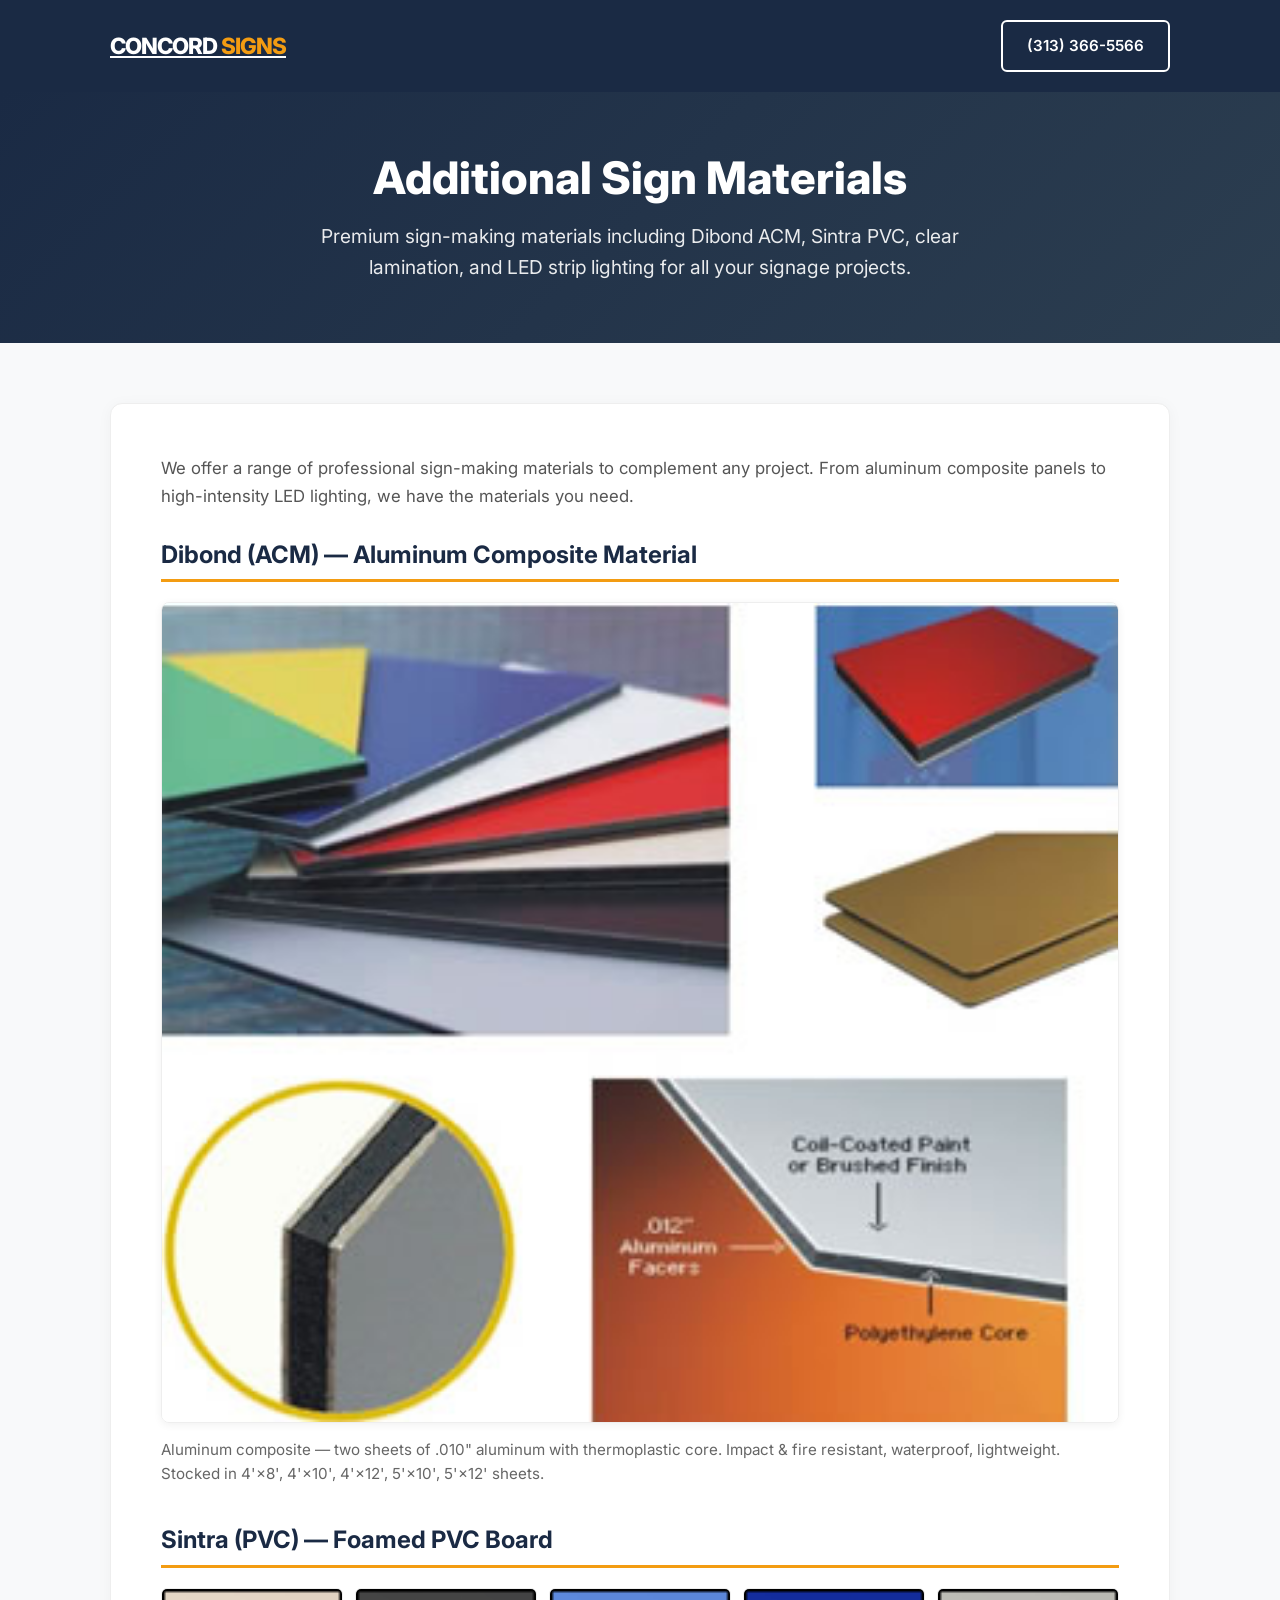
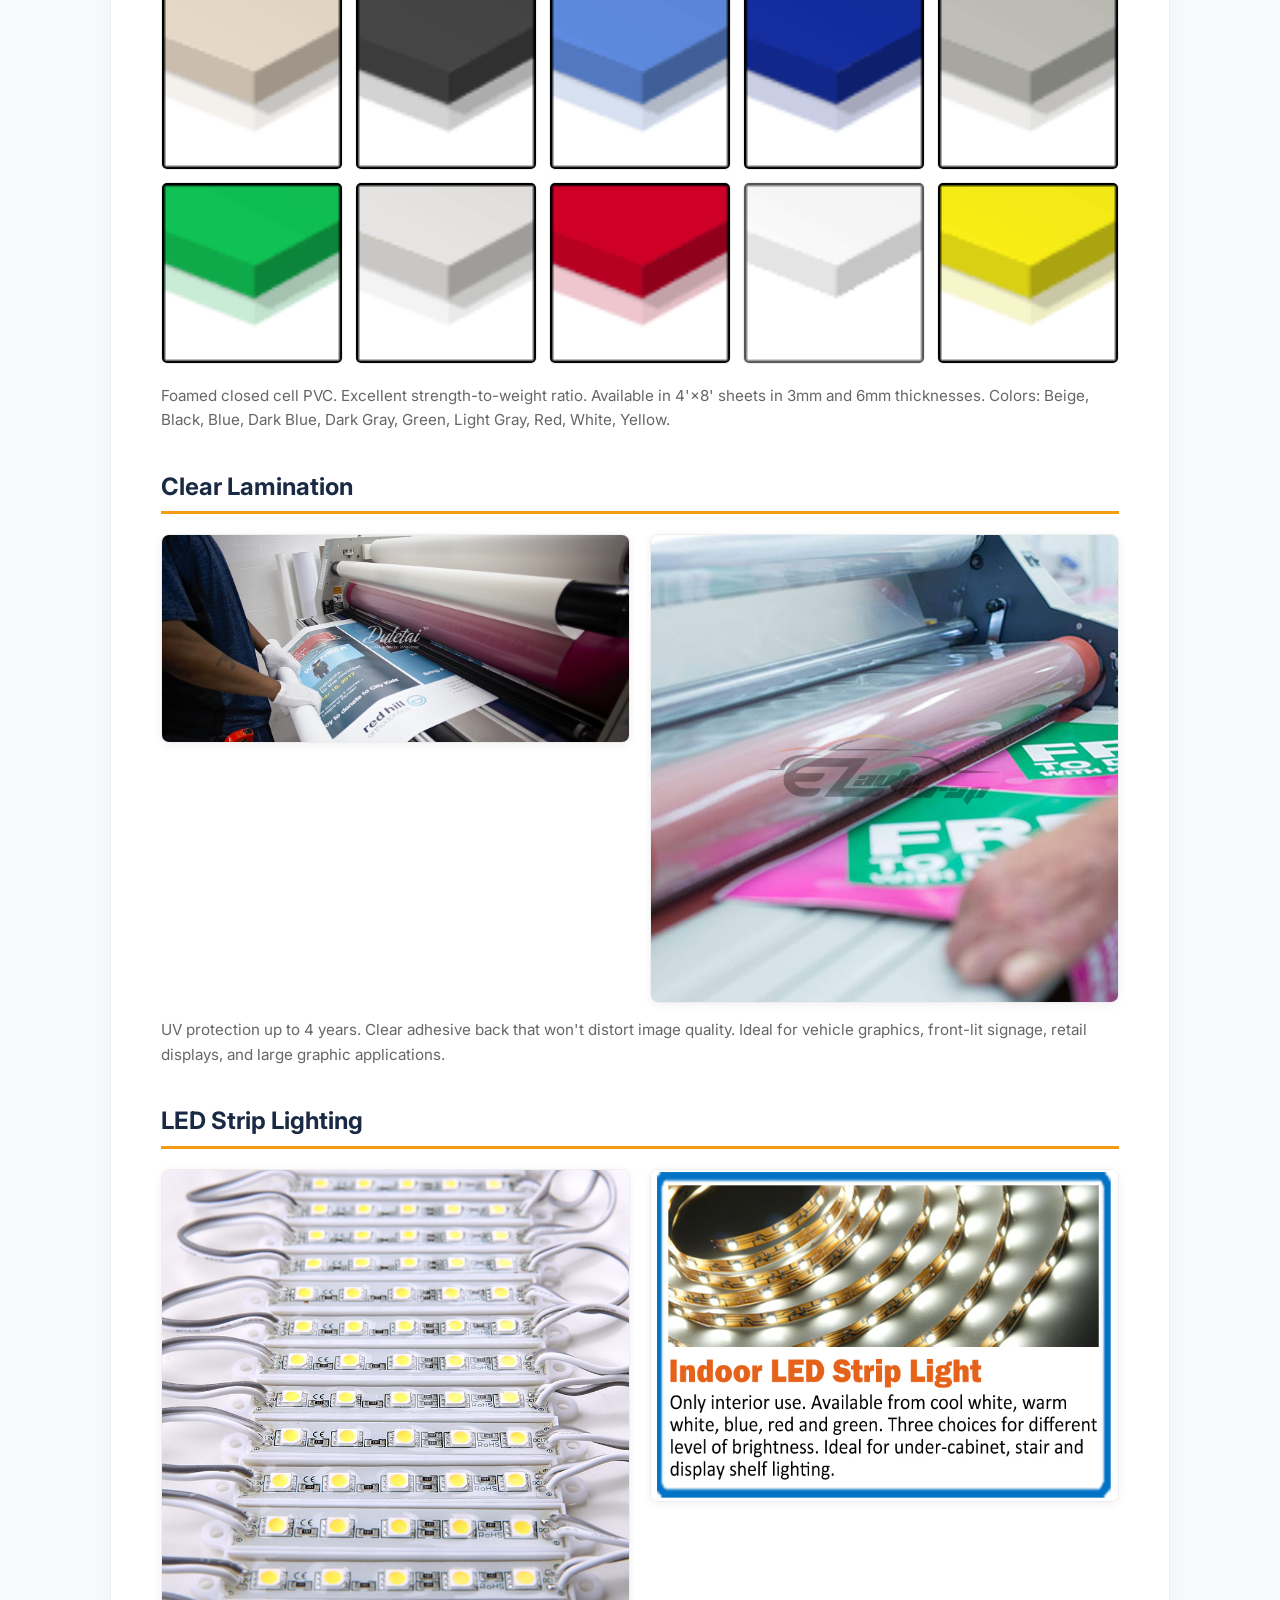
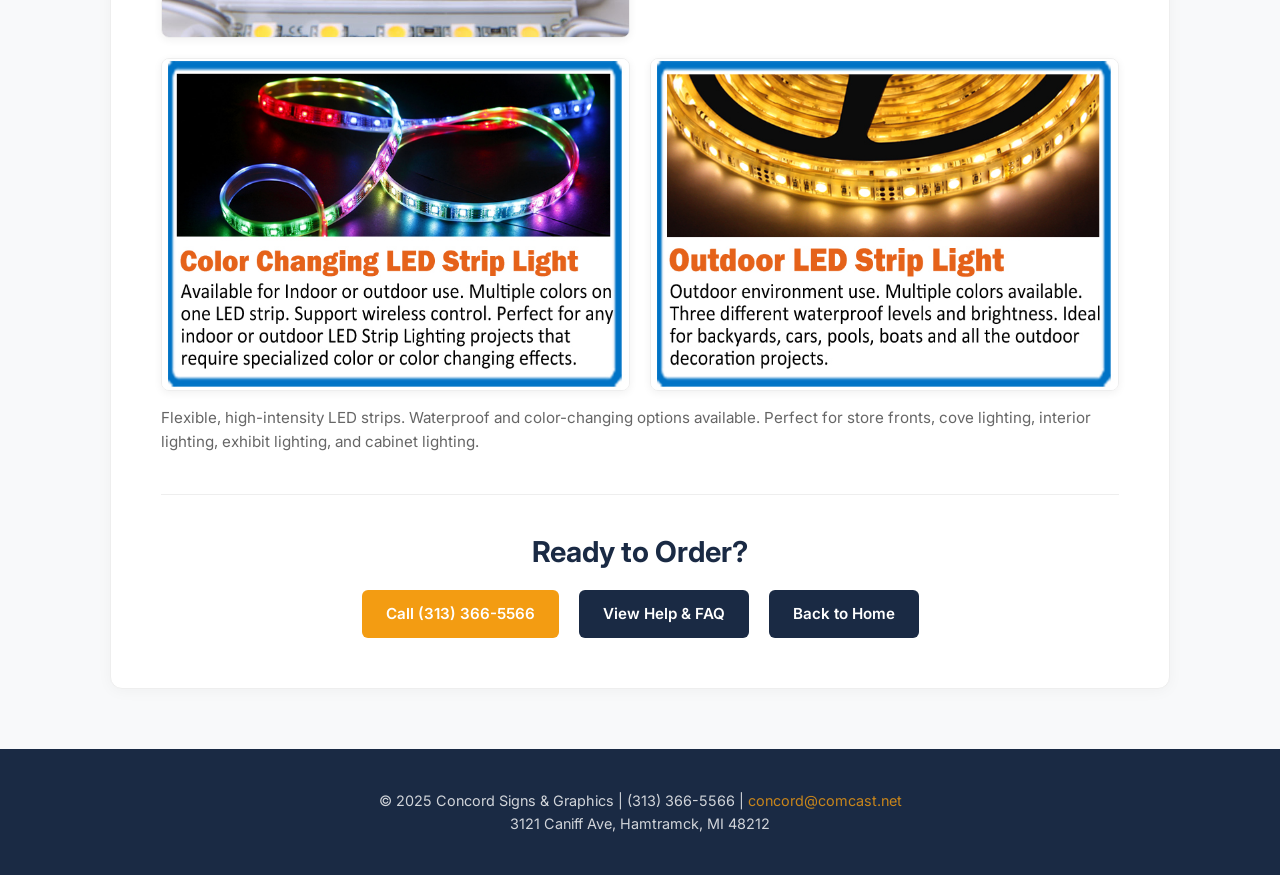
==== Services/additional-materials.html @ 59c03f26 "Full Concord Signs website - all service pages, images, and styles" ====
<!DOCTYPE html>
<html lang="en">
<head>
    <meta charset="UTF-8">
    <meta name="viewport" content="width=device-width, initial-scale=1.0">
    <title>Additional Sign Materials | Concord Signs & Graphics | Detroit</title>
    <meta name="description" content="Dibond ACM, Sintra PVC, clear lamination, and LED strip lighting for signs in Detroit. Premium materials for professional signage projects.">
    <link rel="preconnect" href="https://fonts.googleapis.com">
    <link rel="preconnect" href="https://fonts.gstatic.com" crossorigin>
    <link href="https://fonts.googleapis.com/css2?family=Inter:wght@400;600;700;800&display=swap" rel="stylesheet">
    <link rel="stylesheet" href="service-page.css">
</head>
<body>
    <header class="service-header">
        <div class="container">
            <a href="../index.html" class="logo-text">Concord <span class="accent">Signs</span></a>
            <a href="tel:+13133665566" class="btn btn-outline">(313) 366-5566</a>
        </div>
    </header>

    <section class="service-hero">
        <div class="container">
            <h1>Additional Sign Materials</h1>
            <p class="subtitle">Premium sign-making materials including Dibond ACM, Sintra PVC, clear lamination, and LED strip lighting for all your signage projects.</p>
        </div>
    </section>

    <main class="service-main">
        <div class="container">
            <div class="service-content">
                <p class="service-desc">We offer a range of professional sign-making materials to complement any project. From aluminum composite panels to high-intensity LED lighting, we have the materials you need.</p>

                <div class="pricing-section">
                    <h2>Dibond (ACM) — Aluminum Composite Material</h2>
                    <div class="image-section" style="margin-bottom: 15px;">
                        <div class="image-grid" style="grid-template-columns: 1fr;">
                            <img src="../images/dibond.jpg" alt="Dibond ACM Panel">
                        </div>
                    </div>
                    <p class="pricing-desc">Aluminum composite — two sheets of .010" aluminum with thermoplastic core. Impact & fire resistant, waterproof, lightweight. Stocked in 4'×8', 4'×10', 4'×12', 5'×10', 5'×12' sheets.</p>
                </div>

                <div class="pricing-section">
                    <h2>Sintra (PVC) — Foamed PVC Board</h2>
                    <div class="image-section" style="margin-bottom: 15px;">
                        <div class="image-row">
                            <img src="../images/sintra-1.gif" alt="Sintra PVC Sample 1">
                            <img src="../images/sintra-2.gif" alt="Sintra PVC Sample 2">
                            <img src="../images/sintra-3.gif" alt="Sintra PVC Sample 3">
                            <img src="../images/sintra-4.gif" alt="Sintra PVC Sample 4">
                            <img src="../images/sintra-5.gif" alt="Sintra PVC Sample 5">
                            <img src="../images/sintra-6.gif" alt="Sintra PVC Sample 6">
                            <img src="../images/sintra-7.gif" alt="Sintra PVC Sample 7">
                            <img src="../images/sintra-8.gif" alt="Sintra PVC Sample 8">
                            <img src="../images/sintra-9.gif" alt="Sintra PVC Sample 9">
                            <img src="../images/sintra-10.gif" alt="Sintra PVC Sample 10">
                        </div>
                    </div>
                    <p class="pricing-desc">Foamed closed cell PVC. Excellent strength-to-weight ratio. Available in 4'×8' sheets in 3mm and 6mm thicknesses. Colors: Beige, Black, Blue, Dark Blue, Dark Gray, Green, Light Gray, Red, White, Yellow.</p>
                </div>

                <div class="pricing-section">
                    <h2>Clear Lamination</h2>
                    <div class="image-section" style="margin-bottom: 15px;">
                        <div class="image-grid" style="grid-template-columns: 1fr 1fr;">
                            <img src="../images/lam-1.jpg" alt="Clear Lamination 1">
                            <img src="../images/lam-2.jpg" alt="Clear Lamination 2">
                        </div>
                    </div>
                    <p class="pricing-desc">UV protection up to 4 years. Clear adhesive back that won't distort image quality. Ideal for vehicle graphics, front-lit signage, retail displays, and large graphic applications.</p>
                </div>

                <div class="pricing-section">
                    <h2>LED Strip Lighting</h2>
                    <div class="image-section" style="margin-bottom: 15px;">
                        <div class="image-grid" style="grid-template-columns: 1fr 1fr;">
                            <img src="../images/led-1.jpg" alt="LED Modules">
                            <img src="../images/led-2.jpg" alt="Indoor LED Strip">
                            <img src="../images/led-3.jpg" alt="RGB LED Strip">
                            <img src="../images/led-4.jpg" alt="Outdoor LED Strip">
                        </div>
                    </div>
                    <p class="pricing-desc">Flexible, high-intensity LED strips. Waterproof and color-changing options available. Perfect for store fronts, cove lighting, interior lighting, exhibit lighting, and cabinet lighting.</p>
                </div>

                <div class="cta-section">
                    <h2>Ready to Order?</h2>
                    <div class="cta-buttons">
                        <a href="tel:+13133665566" class="btn btn-primary">Call (313) 366-5566</a>
                        <a href="../index.html#faq" class="btn btn-secondary">View Help & FAQ</a>
                        <a href="../index.html" class="btn btn-secondary">Back to Home</a>
                    </div>
                </div>
            </div>
        </div>
    </main>

    <footer class="service-footer">
        <div class="container">
            <p>&copy; 2025 Concord Signs & Graphics | (313) 366-5566 | <a href="mailto:concord@comcast.net">concord@comcast.net</a></p>
            <p>3121 Caniff Ave, Hamtramck, MI 48212</p>
        </div>
    </footer>

    <a href="tel:+13133665566" class="sticky-call-btn">
        <svg xmlns="http://www.w3.org/2000/svg" width="20" height="20" viewBox="0 0 24 24" fill="currentColor"><path d="M6.62 10.79a15.05 15.05 0 006.59 6.59l2.2-2.2a1 1 0 011.01-.24 11.36 11.36 0 003.58.57 1 1 0 011 1V20a1 1 0 01-1 1A17 17 0 013 4a1 1 0 011-1h3.5a1 1 0 011 1 11.36 11.36 0 00.57 3.58 1 1 0 01-.25 1.01l-2.2 2.2z"/></svg>
        Call Now
    </a>
</body>
</html>
---- Services/service-page.css ----
:root {
    --primary-color: #1a2a44;
    --secondary-color: #3498db;
    --accent-color: #f39c12;
    --text-color: #333;
    --light-gray: #f8f9fa;
    --border-color: #eee;
    --white: #ffffff;
    --container-width: 1100px;
}

* {
    margin: 0;
    padding: 0;
    box-sizing: border-box;
}

body {
    font-family: 'Inter', sans-serif;
    line-height: 1.6;
    color: var(--text-color);
    background-color: var(--light-gray);
}

img {
    max-width: 100%;
    height: auto;
}

.container {
    max-width: var(--container-width);
    margin: 0 auto;
    padding: 0 20px;
}

/* Typography */
h1, h2, h3 {
    line-height: 1.2;
    color: var(--primary-color);
}

h1 {
    font-size: 2.5rem;
    font-weight: 800;
    margin-bottom: 15px;
}

h2 {
    font-size: 1.8rem;
    margin-bottom: 25px;
}

h3 {
    font-size: 1.3rem;
    margin-bottom: 15px;
}

/* Header */
.service-header {
    background: var(--primary-color);
    color: var(--white);
    padding: 20px 0;
    position: sticky;
    top: 0;
    z-index: 1000;
}

.service-header .container {
    display: flex;
    justify-content: space-between;
    align-items: center;
}

.service-header .logo-text {
    font-size: 1.4rem;
    font-weight: 800;
    text-transform: uppercase;
    letter-spacing: -1px;
    color: var(--white);
}

.service-header .accent {
    color: var(--accent-color);
}

/* Buttons */
.btn {
    display: inline-block;
    padding: 12px 24px;
    border-radius: 6px;
    font-weight: 600;
    text-decoration: none;
    transition: all 0.3s ease;
    cursor: pointer;
    border: none;
    font-size: 0.95rem;
    font-family: 'Inter', sans-serif;
}

.btn-primary {
    background-color: var(--accent-color);
    color: var(--white);
}

.btn-primary:hover {
    background-color: #e67e22;
    transform: translateY(-2px);
}

.btn-secondary {
    background-color: var(--primary-color);
    color: var(--white);
}

.btn-secondary:hover {
    background-color: #2c3e50;
    transform: translateY(-2px);
}

.btn-outline {
    background-color: transparent;
    border: 2px solid var(--white);
    color: var(--white);
}

.btn-outline:hover {
    background-color: var(--white);
    color: var(--primary-color);
}

/* Hero Banner */
.service-hero {
    background: linear-gradient(135deg, var(--primary-color), #2c3e50);
    color: var(--white);
    padding: 60px 0;
    text-align: center;
}

.service-hero h1 {
    color: var(--white);
    font-size: 2.8rem;
}

.service-hero .subtitle {
    font-size: 1.2rem;
    opacity: 0.9;
    max-width: 700px;
    margin: 0 auto;
}

/* Main content */
.service-main {
    padding: 60px 0;
}

.service-content {
    background: var(--white);
    border-radius: 12px;
    padding: 50px;
    box-shadow: 0 2px 15px rgba(0,0,0,0.04);
    border: 1px solid var(--border-color);
}

.service-desc {
    font-size: 1.05rem;
    color: #555;
    margin-bottom: 30px;
    line-height: 1.7;
}

.image-section {
    margin-bottom: 40px;
}

.image-section h2 {
    font-size: 1.4rem;
    margin-bottom: 15px;
    color: var(--primary-color);
}

.image-grid {
    display: grid;
    grid-template-columns: repeat(auto-fit, minmax(280px, 1fr));
    gap: 20px;
}

.image-grid img {
    width: 100%;
    border-radius: 8px;
    border: 1px solid var(--border-color);
    box-shadow: 0 2px 8px rgba(0,0,0,0.06);
}

/* Pricing Tables */
.pricing-section {
    margin-bottom: 40px;
}

.pricing-section h2 {
    font-size: 1.5rem;
    margin-bottom: 20px;
    padding-bottom: 10px;
    border-bottom: 3px solid var(--accent-color);
}

.pricing-desc {
    color: #666;
    margin-bottom: 20px;
    font-size: 0.95rem;
    line-height: 1.6;
}

.table-wrap {
    overflow-x: auto;
    -webkit-overflow-scrolling: touch;
    margin-bottom: 15px;
}

.price-table {
    width: 100%;
    border-collapse: collapse;
    font-size: 0.9rem;
    min-width: 600px;
}

.price-table th {
    background: var(--primary-color);
    color: var(--white);
    padding: 10px 12px;
    text-align: center;
    font-weight: 600;
    white-space: nowrap;
}

.price-table th:first-child {
    text-align: left;
}

.price-table td {
    padding: 8px 12px;
    text-align: center;
    border-bottom: 1px solid var(--border-color);
}

.price-table td:first-child {
    text-align: left;
    font-weight: 600;
    color: var(--primary-color);
    white-space: nowrap;
}

.price-table tr:nth-child(even) td {
    background: var(--light-gray);
}

.price-table tr:hover td {
    background: #eef5fb;
}

.table-note {
    margin-top: 12px;
    font-size: 0.85rem;
    color: #888;
    font-style: italic;
}

/* Frame Grid */
.frame-grid {
    display: grid;
    grid-template-columns: repeat(auto-fill, minmax(220px, 1fr));
    gap: 15px;
    margin-bottom: 30px;
}

.frame-type {
    background: var(--light-gray);
    padding: 20px;
    border-radius: 8px;
    border: 1px solid var(--border-color);
}

.frame-type h4 {
    font-size: 1rem;
    color: var(--primary-color);
    margin-bottom: 10px;
    padding-bottom: 8px;
    border-bottom: 2px solid var(--accent-color);
}

.frame-type ul {
    list-style: none;
    padding: 0;
}

.frame-type ul li {
    font-size: 0.85rem;
    padding: 4px 0;
    color: #555;
}

/* Materials Grid */
.materials-grid {
    display: grid;
    grid-template-columns: repeat(auto-fill, minmax(240px, 1fr));
    gap: 20px;
    margin-bottom: 30px;
}

.material-card {
    background: var(--light-gray);
    padding: 25px;
    border-radius: 8px;
    border: 1px solid var(--border-color);
}

.material-card h4 {
    font-size: 1.05rem;
    color: var(--primary-color);
    margin-bottom: 10px;
}

.material-card p {
    font-size: 0.9rem;
    color: #666;
    line-height: 1.5;
}

/* Image row for multiple small images */
.image-row {
    display: grid;
    grid-template-columns: repeat(auto-fill, minmax(150px, 1fr));
    gap: 12px;
    margin-bottom: 20px;
}

.image-row img {
    width: 100%;
    border-radius: 6px;
    border: 1px solid var(--border-color);
}

/* CTA Buttons */
.cta-section {
    text-align: center;
    margin-top: 40px;
    padding-top: 40px;
    border-top: 1px solid var(--border-color);
}

.cta-section .cta-buttons {
    display: flex;
    justify-content: center;
    gap: 20px;
    flex-wrap: wrap;
}

.cta-section h2 {
    margin-bottom: 20px;
}

/* Footer */
.service-footer {
    background: var(--primary-color);
    color: var(--white);
    padding: 40px 0;
    text-align: center;
}

.service-footer p {
    opacity: 0.8;
    font-size: 0.9rem;
}

.service-footer a {
    color: var(--accent-color);
    text-decoration: none;
}

/* Sticky Mobile Button */
.sticky-call-btn {
    display: none;
    position: fixed;
    bottom: 20px;
    left: 50%;
    transform: translateX(-50%);
    background: #27ae60;
    color: white;
    padding: 15px 30px;
    border-radius: 50px;
    text-decoration: none;
    font-weight: 800;
    box-shadow: 0 5px 20px rgba(0,0,0,0.3);
    z-index: 2000;
    align-items: center;
    gap: 10px;
    font-family: 'Inter', sans-serif;
}

/* Responsive */
@media (max-width: 768px) {
    h1 {
        font-size: 2rem;
    }
    
    .service-hero h1 {
        font-size: 2rem;
    }

    .service-content {
        padding: 25px;
    }

    .image-grid {
        grid-template-columns: 1fr;
    }

    .sticky-call-btn {
        display: flex;
    }

    .cta-section .cta-buttons {
        flex-direction: column;
        align-items: center;
    }
}
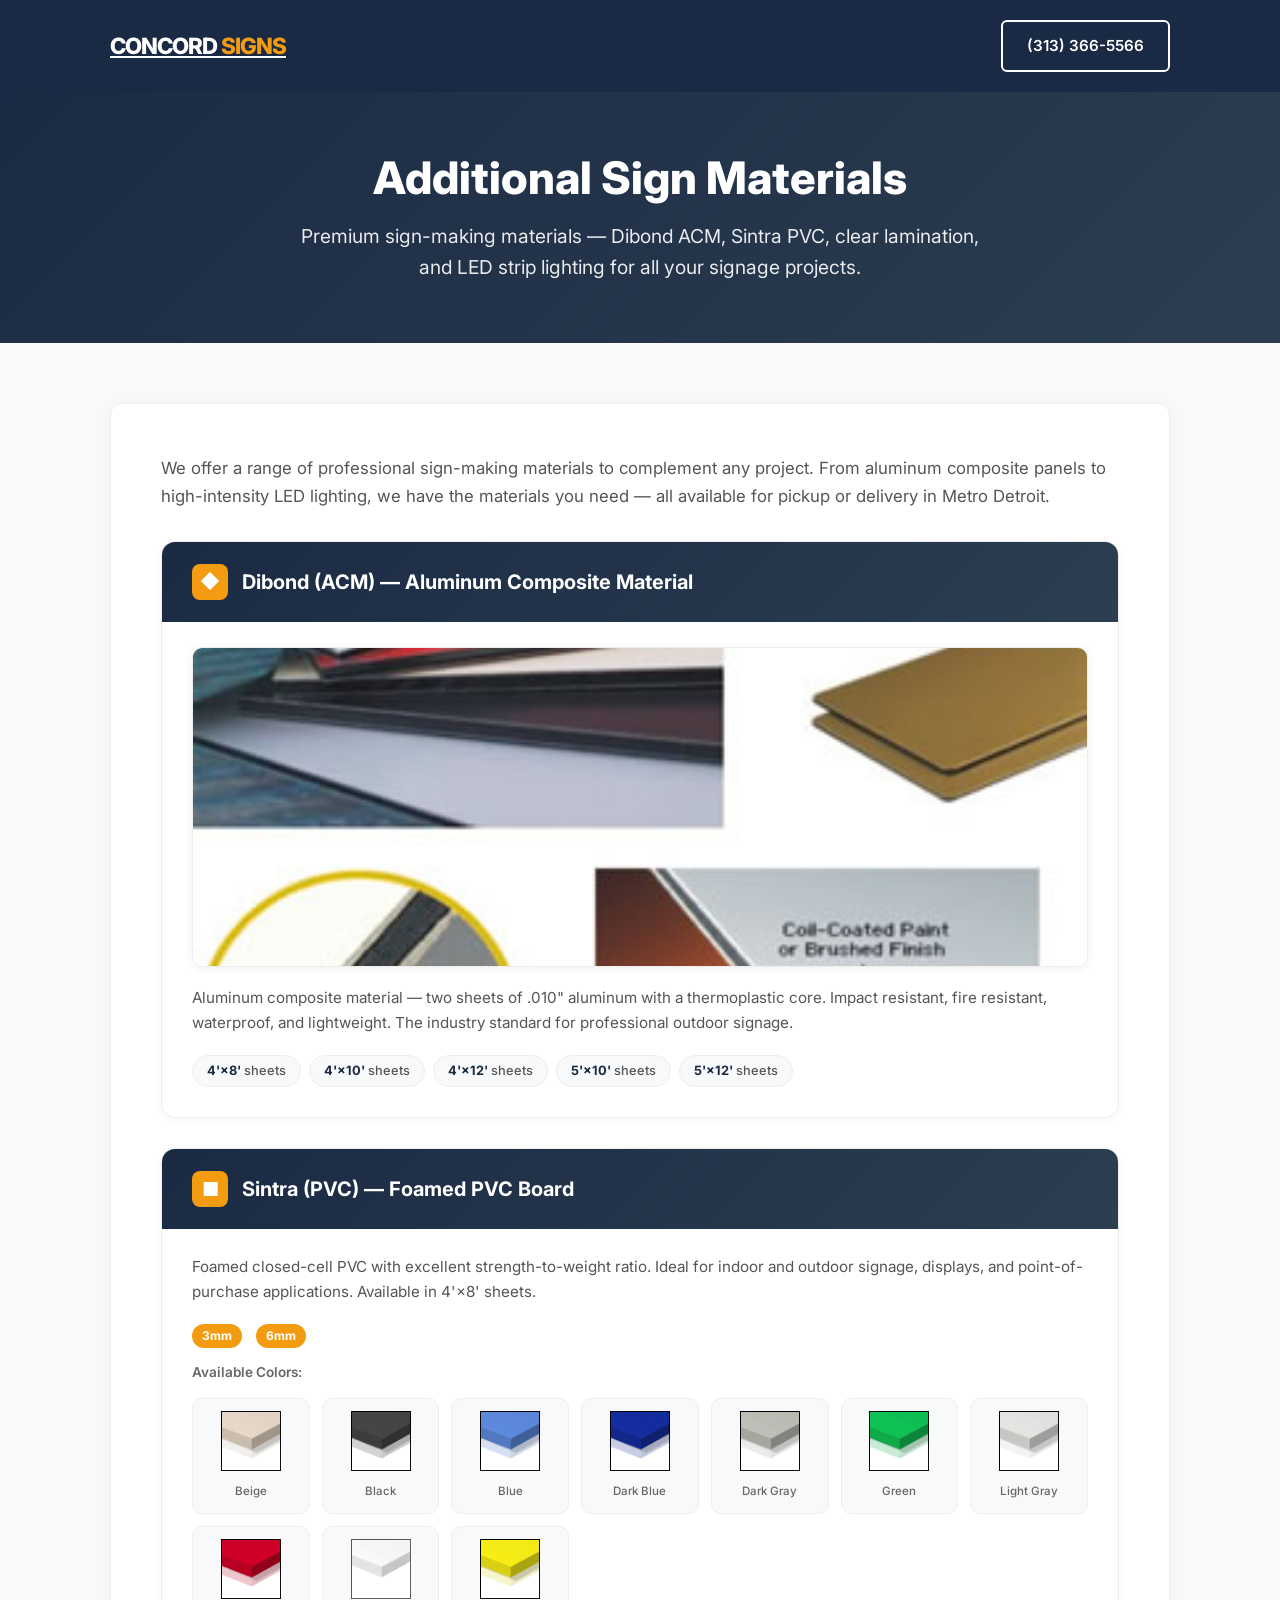
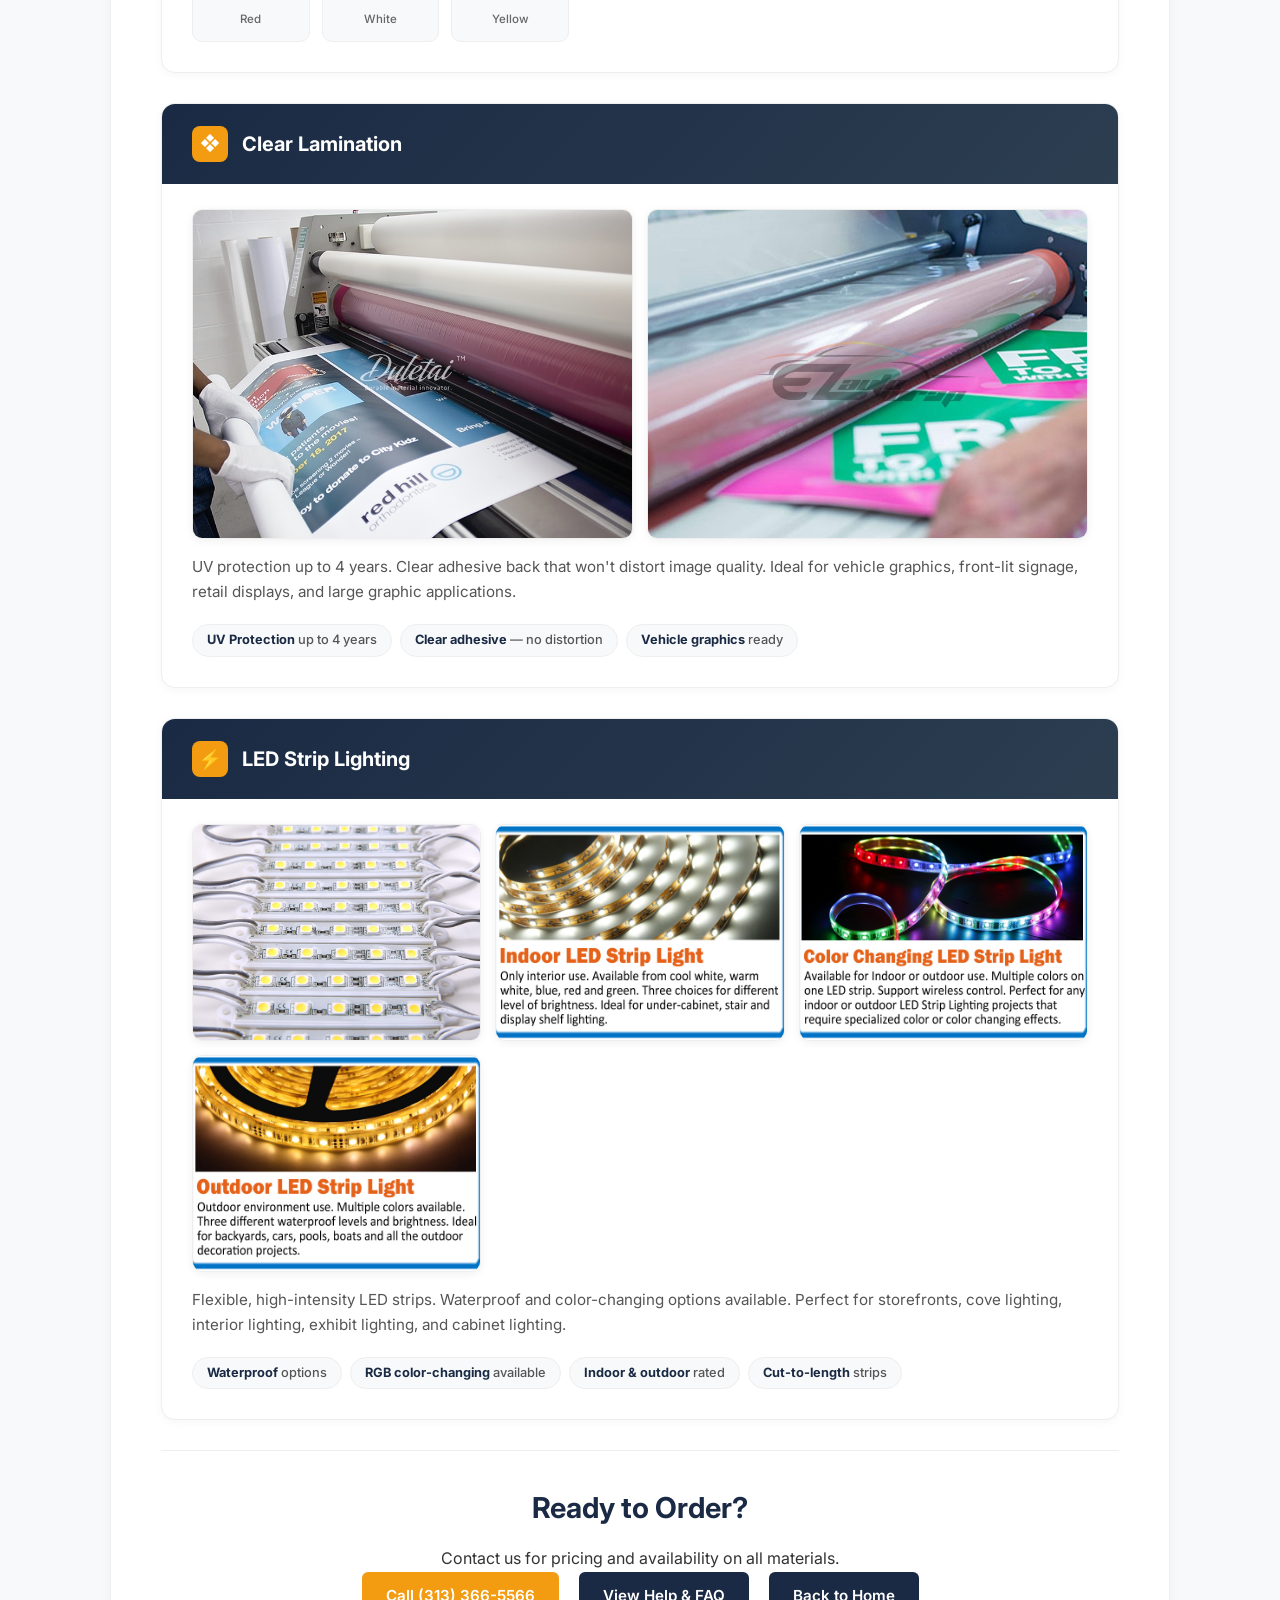
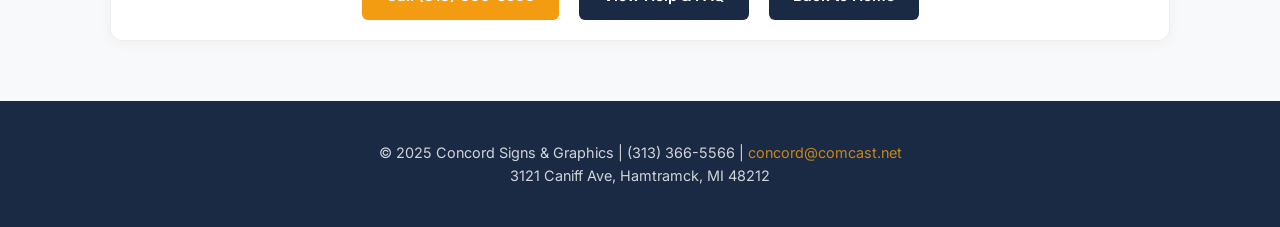
==== commit 51024e07: "Redesigned additional-materials page - organized material cards with color swatch grid" ====
--- a/Services/additional-materials.html
+++ b/Services/additional-materials.html
@@ -7,8 +7,151 @@
     <meta name="description" content="Dibond ACM, Sintra PVC, clear lamination, and LED strip lighting for signs in Detroit. Premium materials for professional signage projects.">
     <link rel="preconnect" href="https://fonts.googleapis.com">
     <link rel="preconnect" href="https://fonts.gstatic.com" crossorigin>
-    <link href="https://fonts.googleapis.com/css2?family=Inter:wght@400;600;700;800&display=swap" rel="stylesheet">
+    <link href="https://fonts.googleapis.com/css2?family=Inter:wght@400;500;600;700;800&display=swap" rel="stylesheet">
     <link rel="stylesheet" href="service-page.css">
+    <style>
+        .material-section {
+            background: var(--white);
+            border-radius: 14px;
+            border: 1px solid var(--border-color);
+            overflow: hidden;
+            margin-bottom: 30px;
+            box-shadow: 0 2px 10px rgba(0,0,0,0.04);
+        }
+        .material-section-header {
+            background: linear-gradient(135deg, var(--primary-color), #2c3e50);
+            color: var(--white);
+            padding: 22px 30px;
+            display: flex;
+            align-items: center;
+            gap: 14px;
+        }
+        .material-section-header .mat-icon {
+            width: 36px;
+            height: 36px;
+            background: var(--accent-color);
+            border-radius: 8px;
+            display: flex;
+            align-items: center;
+            justify-content: center;
+            font-size: 1.2rem;
+            flex-shrink: 0;
+        }
+        .material-section-header h2 {
+            font-size: 1.25rem;
+            font-weight: 700;
+            color: var(--white);
+            margin: 0;
+            border: none;
+            padding: 0;
+        }
+        .material-section-body {
+            padding: 25px 30px 30px;
+        }
+        .material-section-body .desc {
+            font-size: 0.95rem;
+            color: #555;
+            line-height: 1.65;
+            margin-bottom: 20px;
+        }
+        .mat-main-img {
+            width: 100%;
+            border-radius: 10px;
+            border: 1px solid var(--border-color);
+            box-shadow: 0 2px 8px rgba(0,0,0,0.06);
+            margin-bottom: 18px;
+            display: block;
+            max-height: 320px;
+            object-fit: cover;
+        }
+        .color-swatch-grid {
+            display: grid;
+            grid-template-columns: repeat(auto-fill, minmax(110px, 1fr));
+            gap: 12px;
+            margin-top: 15px;
+        }
+        .color-swatch {
+            background: var(--light-gray);
+            border-radius: 10px;
+            border: 1px solid var(--border-color);
+            padding: 12px 10px 10px;
+            text-align: center;
+            transition: transform 0.2s ease, box-shadow 0.2s ease;
+        }
+        .color-swatch:hover {
+            transform: translateY(-2px);
+            box-shadow: 0 4px 12px rgba(0,0,0,0.08);
+        }
+        .color-swatch img {
+            width: 100%;
+            height: 60px;
+            object-fit: contain;
+            border-radius: 4px;
+            display: block;
+            margin-bottom: 6px;
+        }
+        .color-swatch .swatch-label {
+            font-size: 0.72rem;
+            color: #666;
+            font-weight: 500;
+            line-height: 1.2;
+        }
+        .mat-image-grid {
+            display: grid;
+            grid-template-columns: repeat(auto-fit, minmax(220px, 1fr));
+            gap: 14px;
+            margin-bottom: 15px;
+        }
+        .mat-image-grid img {
+            width: 100%;
+            aspect-ratio: 4/3;
+            object-fit: cover;
+            border-radius: 10px;
+            border: 1px solid var(--border-color);
+            box-shadow: 0 2px 8px rgba(0,0,0,0.06);
+            transition: transform 0.25s ease, box-shadow 0.25s ease;
+        }
+        .mat-image-grid img:hover {
+            transform: scale(1.02);
+            box-shadow: 0 6px 20px rgba(0,0,0,0.10);
+        }
+        .specs-list {
+            list-style: none;
+            padding: 0;
+            margin: 12px 0 0;
+            display: flex;
+            flex-wrap: wrap;
+            gap: 8px;
+        }
+        .specs-list li {
+            background: var(--light-gray);
+            border: 1px solid var(--border-color);
+            border-radius: 20px;
+            padding: 5px 14px;
+            font-size: 0.8rem;
+            color: #555;
+            font-weight: 500;
+        }
+        .specs-list li strong {
+            color: var(--primary-color);
+        }
+        .thickness-badge {
+            display: inline-block;
+            background: var(--accent-color);
+            color: var(--white);
+            font-size: 0.75rem;
+            font-weight: 700;
+            padding: 2px 10px;
+            border-radius: 12px;
+            margin-right: 4px;
+        }
+        @media (max-width: 768px) {
+            .material-section-header { padding: 16px 18px; }
+            .material-section-body { padding: 18px; }
+            .mat-image-grid { grid-template-columns: 1fr; }
+            .color-swatch-grid { grid-template-columns: repeat(auto-fill, minmax(80px, 1fr)); }
+        }
+    </style>
 </head>
 <body>
     <header class="service-header">
@@ -17,74 +160,106 @@
             <a href="tel:+13133665566" class="btn btn-outline">(313) 366-5566</a>
         </div>
     </header>
-
     <section class="service-hero">
         <div class="container">
             <h1>Additional Sign Materials</h1>
-            <p class="subtitle">Premium sign-making materials including Dibond ACM, Sintra PVC, clear lamination, and LED strip lighting for all your signage projects.</p>
+            <p class="subtitle">Premium sign-making materials — Dibond ACM, Sintra PVC, clear lamination, and LED strip lighting for all your signage projects.</p>
         </div>
     </section>
-
     <main class="service-main">
         <div class="container">
-            <div class="service-content">
-                <p class="service-desc">We offer a range of professional sign-making materials to complement any project. From aluminum composite panels to high-intensity LED lighting, we have the materials you need.</p>
-
-                <div class="pricing-section">
-                    <h2>Dibond (ACM) — Aluminum Composite Material</h2>
-                    <div class="image-section" style="margin-bottom: 15px;">
-                        <div class="image-grid" style="grid-template-columns: 1fr;">
-                            <img src="../images/dibond.jpg" alt="Dibond ACM Panel">
-                        </div>
-                    </div>
-                    <p class="pricing-desc">Aluminum composite — two sheets of .010" aluminum with thermoplastic core. Impact & fire resistant, waterproof, lightweight. Stocked in 4'×8', 4'×10', 4'×12', 5'×10', 5'×12' sheets.</p>
-                </div>
-
-                <div class="pricing-section">
-                    <h2>Sintra (PVC) — Foamed PVC Board</h2>
-                    <div class="image-section" style="margin-bottom: 15px;">
-                        <div class="image-row">
-                            <img src="../images/sintra-1.gif" alt="Sintra PVC Sample 1">
-                            <img src="../images/sintra-2.gif" alt="Sintra PVC Sample 2">
-                            <img src="../images/sintra-3.gif" alt="Sintra PVC Sample 3">
-                            <img src="../images/sintra-4.gif" alt="Sintra PVC Sample 4">
-                            <img src="../images/sintra-5.gif" alt="Sintra PVC Sample 5">
-                            <img src="../images/sintra-6.gif" alt="Sintra PVC Sample 6">
-                            <img src="../images/sintra-7.gif" alt="Sintra PVC Sample 7">
-                            <img src="../images/sintra-8.gif" alt="Sintra PVC Sample 8">
-                            <img src="../images/sintra-9.gif" alt="Sintra PVC Sample 9">
-                            <img src="../images/sintra-10.gif" alt="Sintra PVC Sample 10">
-                        </div>
-                    </div>
-                    <p class="pricing-desc">Foamed closed cell PVC. Excellent strength-to-weight ratio. Available in 4'×8' sheets in 3mm and 6mm thicknesses. Colors: Beige, Black, Blue, Dark Blue, Dark Gray, Green, Light Gray, Red, White, Yellow.</p>
-                </div>
-
-                <div class="pricing-section">
-                    <h2>Clear Lamination</h2>
-                    <div class="image-section" style="margin-bottom: 15px;">
-                        <div class="image-grid" style="grid-template-columns: 1fr 1fr;">
-                            <img src="../images/lam-1.jpg" alt="Clear Lamination 1">
-                            <img src="../images/lam-2.jpg" alt="Clear Lamination 2">
-                        </div>
-                    </div>
-                    <p class="pricing-desc">UV protection up to 4 years. Clear adhesive back that won't distort image quality. Ideal for vehicle graphics, front-lit signage, retail displays, and large graphic applications.</p>
-                </div>
-
-                <div class="pricing-section">
-                    <h2>LED Strip Lighting</h2>
-                    <div class="image-section" style="margin-bottom: 15px;">
-                        <div class="image-grid" style="grid-template-columns: 1fr 1fr;">
+            <div class="service-content" style="padding-bottom:20px;">
+                <p class="service-desc">We offer a range of professional sign-making materials to complement any project. From aluminum composite panels to high-intensity LED lighting, we have the materials you need — all available for pickup or delivery in Metro Detroit.</p>
+
+                <div class="material-section">
+                    <div class="material-section-header">
+                        <div class="mat-icon">&#9670;</div>
+                        <h2>Dibond (ACM) — Aluminum Composite Material</h2>
+                    </div>
+                    <div class="material-section-body">
+                        <img src="../images/dibond.jpg" alt="Dibond ACM Panel" class="mat-main-img">
+                        <p class="desc">Aluminum composite material — two sheets of .010" aluminum with a thermoplastic core. Impact resistant, fire resistant, waterproof, and lightweight. The industry standard for professional outdoor signage.</p>
+                        <ul class="specs-list">
+                            <li><strong>4'×8'</strong> sheets</li>
+                            <li><strong>4'×10'</strong> sheets</li>
+                            <li><strong>4'×12'</strong> sheets</li>
+                            <li><strong>5'×10'</strong> sheets</li>
+                            <li><strong>5'×12'</strong> sheets</li>
+                        </ul>
+                    </div>
+                </div>
+
+                <div class="material-section">
+                    <div class="material-section-header">
+                        <div class="mat-icon">&#9632;</div>
+                        <h2>Sintra (PVC) — Foamed PVC Board</h2>
+                    </div>
+                    <div class="material-section-body">
+                        <p class="desc">Foamed closed-cell PVC with excellent strength-to-weight ratio. Ideal for indoor and outdoor signage, displays, and point-of-purchase applications. Available in 4'×8' sheets.</p>
+                        <div style="display:flex;gap:10px;flex-wrap:wrap;margin-bottom:14px;">
+                            <span class="thickness-badge">3mm</span>
+                            <span class="thickness-badge">6mm</span>
+                        </div>
+                        <p style="font-size:0.85rem;color:#666;margin-bottom:10px;font-weight:600;">Available Colors:</p>
+                        <div class="color-swatch-grid">
+                            <div class="color-swatch"><img src="../images/sintra-1.gif" alt="Beige"><span class="swatch-label">Beige</span></div>
+                            <div class="color-swatch"><img src="../images/sintra-2.gif" alt="Black"><span class="swatch-label">Black</span></div>
+                            <div class="color-swatch"><img src="../images/sintra-3.gif" alt="Blue"><span class="swatch-label">Blue</span></div>
+                            <div class="color-swatch"><img src="../images/sintra-4.gif" alt="Dark Blue"><span class="swatch-label">Dark Blue</span></div>
+                            <div class="color-swatch"><img src="../images/sintra-5.gif" alt="Dark Gray"><span class="swatch-label">Dark Gray</span></div>
+                            <div class="color-swatch"><img src="../images/sintra-6.gif" alt="Green"><span class="swatch-label">Green</span></div>
+                            <div class="color-swatch"><img src="../images/sintra-7.gif" alt="Light Gray"><span class="swatch-label">Light Gray</span></div>
+                            <div class="color-swatch"><img src="../images/sintra-8.gif" alt="Red"><span class="swatch-label">Red</span></div>
+                            <div class="color-swatch"><img src="../images/sintra-9.gif" alt="White"><span class="swatch-label">White</span></div>
+                            <div class="color-swatch"><img src="../images/sintra-10.gif" alt="Yellow"><span class="swatch-label">Yellow</span></div>
+                        </div>
+                    </div>
+                </div>
+
+                <div class="material-section">
+                    <div class="material-section-header">
+                        <div class="mat-icon">&#10070;</div>
+                        <h2>Clear Lamination</h2>
+                    </div>
+                    <div class="material-section-body">
+                        <div class="mat-image-grid">
+                            <img src="../images/lam-1.jpg" alt="Clear Lamination application">
+                            <img src="../images/lam-2.jpg" alt="Clear Lamination detail">
+                        </div>
+                        <p class="desc">UV protection up to 4 years. Clear adhesive back that won't distort image quality. Ideal for vehicle graphics, front-lit signage, retail displays, and large graphic applications.</p>
+                        <ul class="specs-list">
+                            <li><strong>UV Protection</strong> up to 4 years</li>
+                            <li><strong>Clear adhesive</strong> — no distortion</li>
+                            <li><strong>Vehicle graphics</strong> ready</li>
+                        </ul>
+                    </div>
+                </div>
+
+                <div class="material-section">
+                    <div class="material-section-header">
+                        <div class="mat-icon">&#9889;</div>
+                        <h2>LED Strip Lighting</h2>
+                    </div>
+                    <div class="material-section-body">
+                        <div class="mat-image-grid">
                             <img src="../images/led-1.jpg" alt="LED Modules">
                             <img src="../images/led-2.jpg" alt="Indoor LED Strip">
-                            <img src="../images/led-3.jpg" alt="RGB LED Strip">
-                            <img src="../images/led-4.jpg" alt="Outdoor LED Strip">
-                        </div>
-                    </div>
-                    <p class="pricing-desc">Flexible, high-intensity LED strips. Waterproof and color-changing options available. Perfect for store fronts, cove lighting, interior lighting, exhibit lighting, and cabinet lighting.</p>
-                </div>
-
-                <div class="cta-section">
+                            <img src="../images/led-3.jpg" alt="RGB Color Changing LED Strip">
+                            <img src="../images/led-4.jpg" alt="Outdoor Waterproof LED Strip">
+                        </div>
+                        <p class="desc">Flexible, high-intensity LED strips. Waterproof and color-changing options available. Perfect for storefronts, cove lighting, interior lighting, exhibit lighting, and cabinet lighting.</p>
+                        <ul class="specs-list">
+                            <li><strong>Waterproof</strong> options</li>
+                            <li><strong>RGB color-changing</strong> available</li>
+                            <li><strong>Indoor &amp; outdoor</strong> rated</li>
+                            <li><strong>Cut-to-length</strong> strips</li>
+                        </ul>
+                    </div>
+                </div>
+
+                <div class="cta-section" style="margin-top:10px;">
                     <h2>Ready to Order?</h2>
+                    <p>Contact us for pricing and availability on all materials.</p>
                     <div class="cta-buttons">
                         <a href="tel:+13133665566" class="btn btn-primary">Call (313) 366-5566</a>
                         <a href="../index.html#faq" class="btn btn-secondary">View Help & FAQ</a>
@@ -94,14 +269,12 @@
             </div>
         </div>
     </main>
-
     <footer class="service-footer">
         <div class="container">
             <p>&copy; 2025 Concord Signs & Graphics | (313) 366-5566 | <a href="mailto:concord@comcast.net">concord@comcast.net</a></p>
             <p>3121 Caniff Ave, Hamtramck, MI 48212</p>
         </div>
     </footer>
-
     <a href="tel:+13133665566" class="sticky-call-btn">
         <svg xmlns="http://www.w3.org/2000/svg" width="20" height="20" viewBox="0 0 24 24" fill="currentColor"><path d="M6.62 10.79a15.05 15.05 0 006.59 6.59l2.2-2.2a1 1 0 011.01-.24 11.36 11.36 0 003.58.57 1 1 0 011 1V20a1 1 0 01-1 1A17 17 0 013 4a1 1 0 011-1h3.5a1 1 0 011 1 11.36 11.36 0 00.57 3.58 1 1 0 01-.25 1.01l-2.2 2.2z"/></svg>
         Call Now
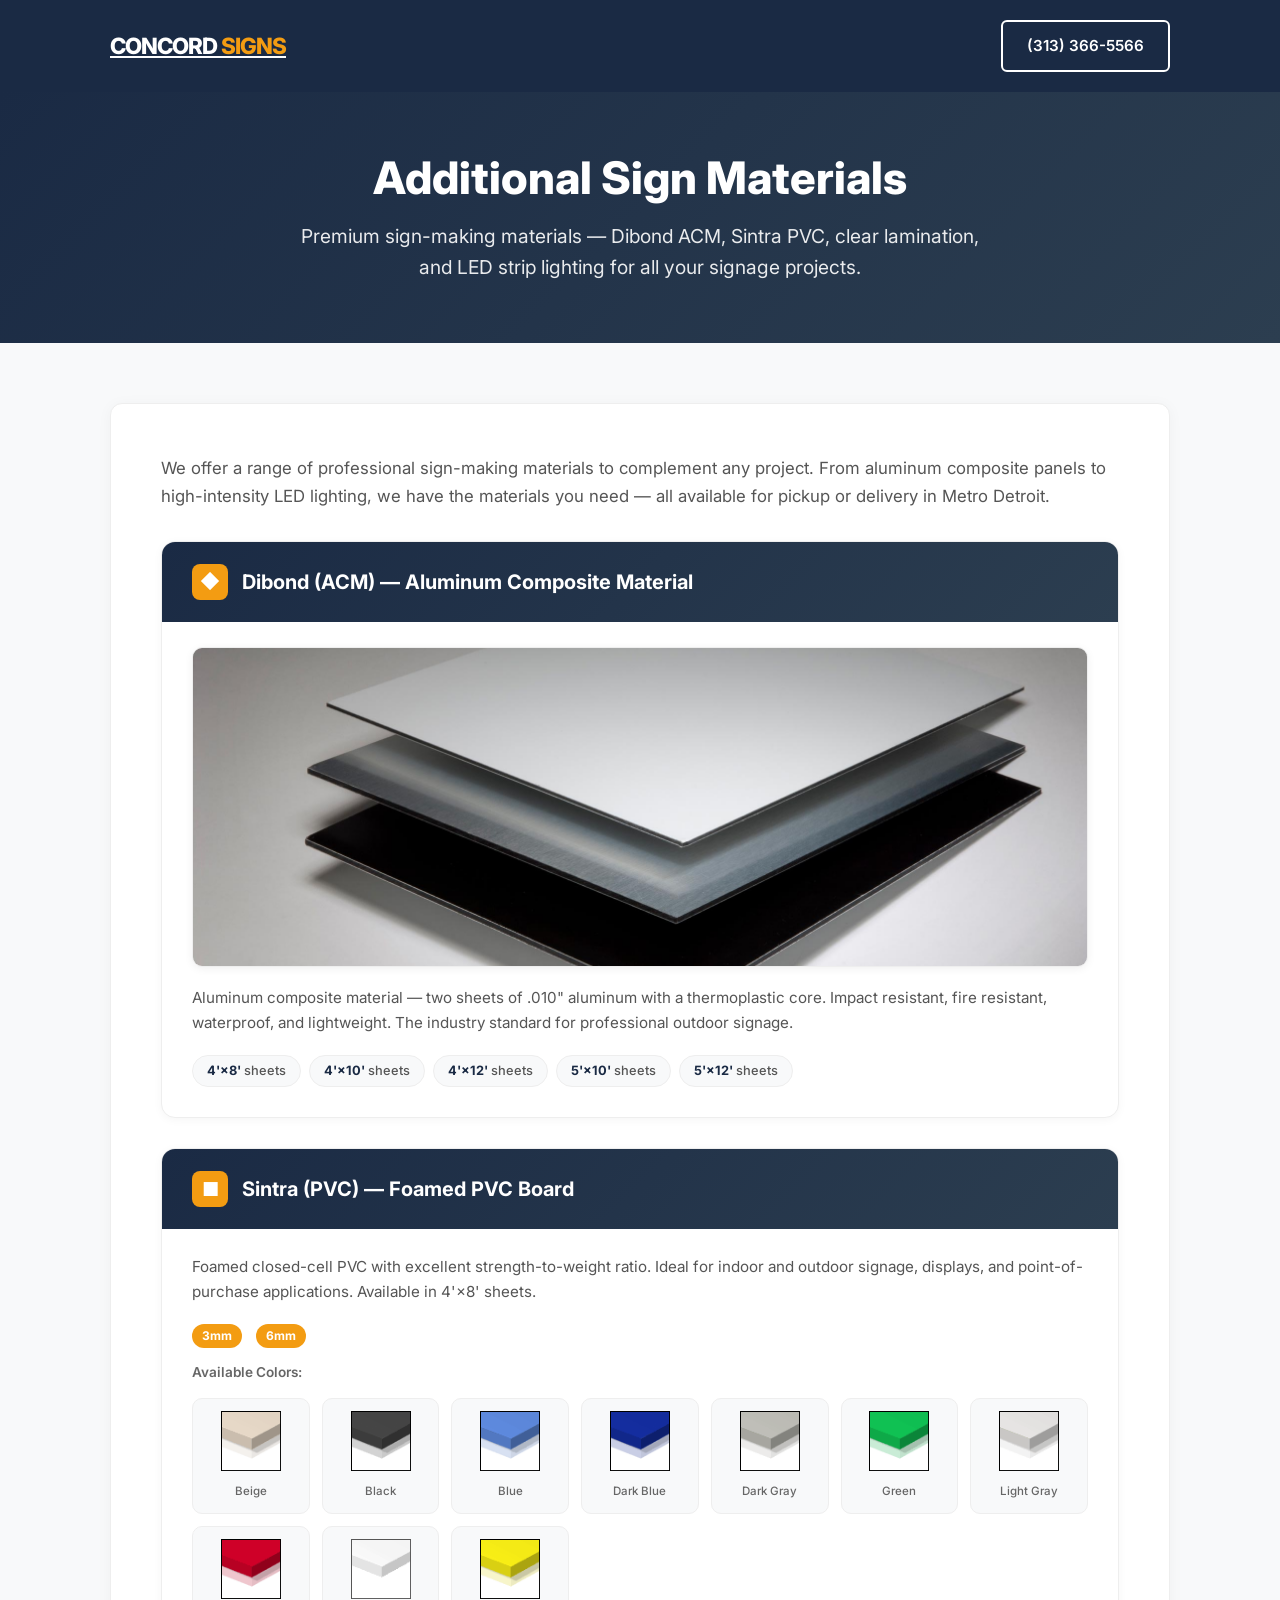
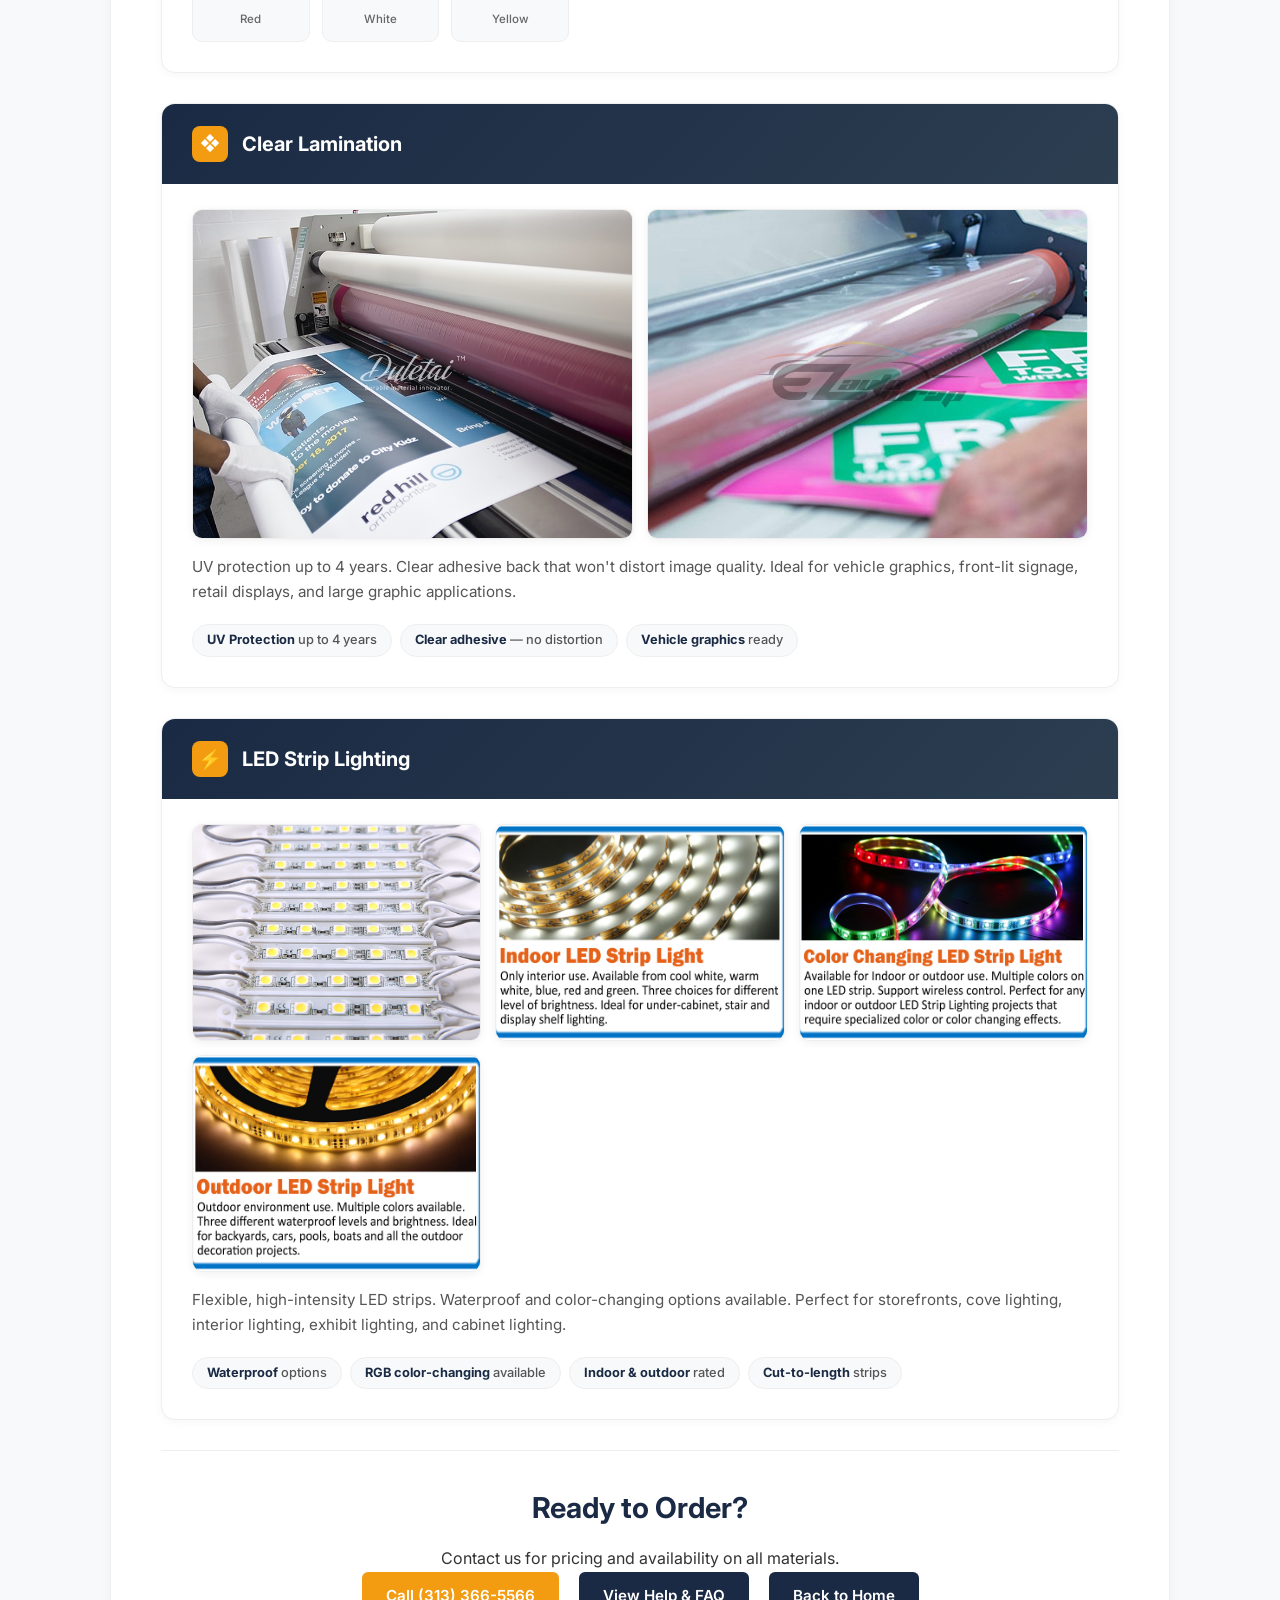
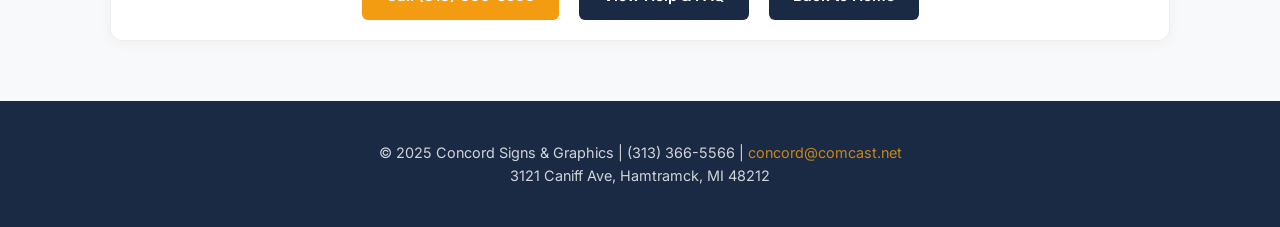
==== commit a885c8bd: "Swapped Dibond image to Aluminum-Composite-Materials-Product-Photo.jpg" ====
--- a/Services/additional-materials.html
+++ b/Services/additional-materials.html
@@ -177,7 +177,7 @@
                         <h2>Dibond (ACM) — Aluminum Composite Material</h2>
                     </div>
                     <div class="material-section-body">
-                        <img src="../images/dibond.jpg" alt="Dibond ACM Panel" class="mat-main-img">
+                        <img src="../images/Aluminum-Composite-Materials-Product-Photo.jpg" alt="Dibond ACM Panel" class="mat-main-img">
                         <p class="desc">Aluminum composite material — two sheets of .010" aluminum with a thermoplastic core. Impact resistant, fire resistant, waterproof, and lightweight. The industry standard for professional outdoor signage.</p>
                         <ul class="specs-list">
                             <li><strong>4'×8'</strong> sheets</li>
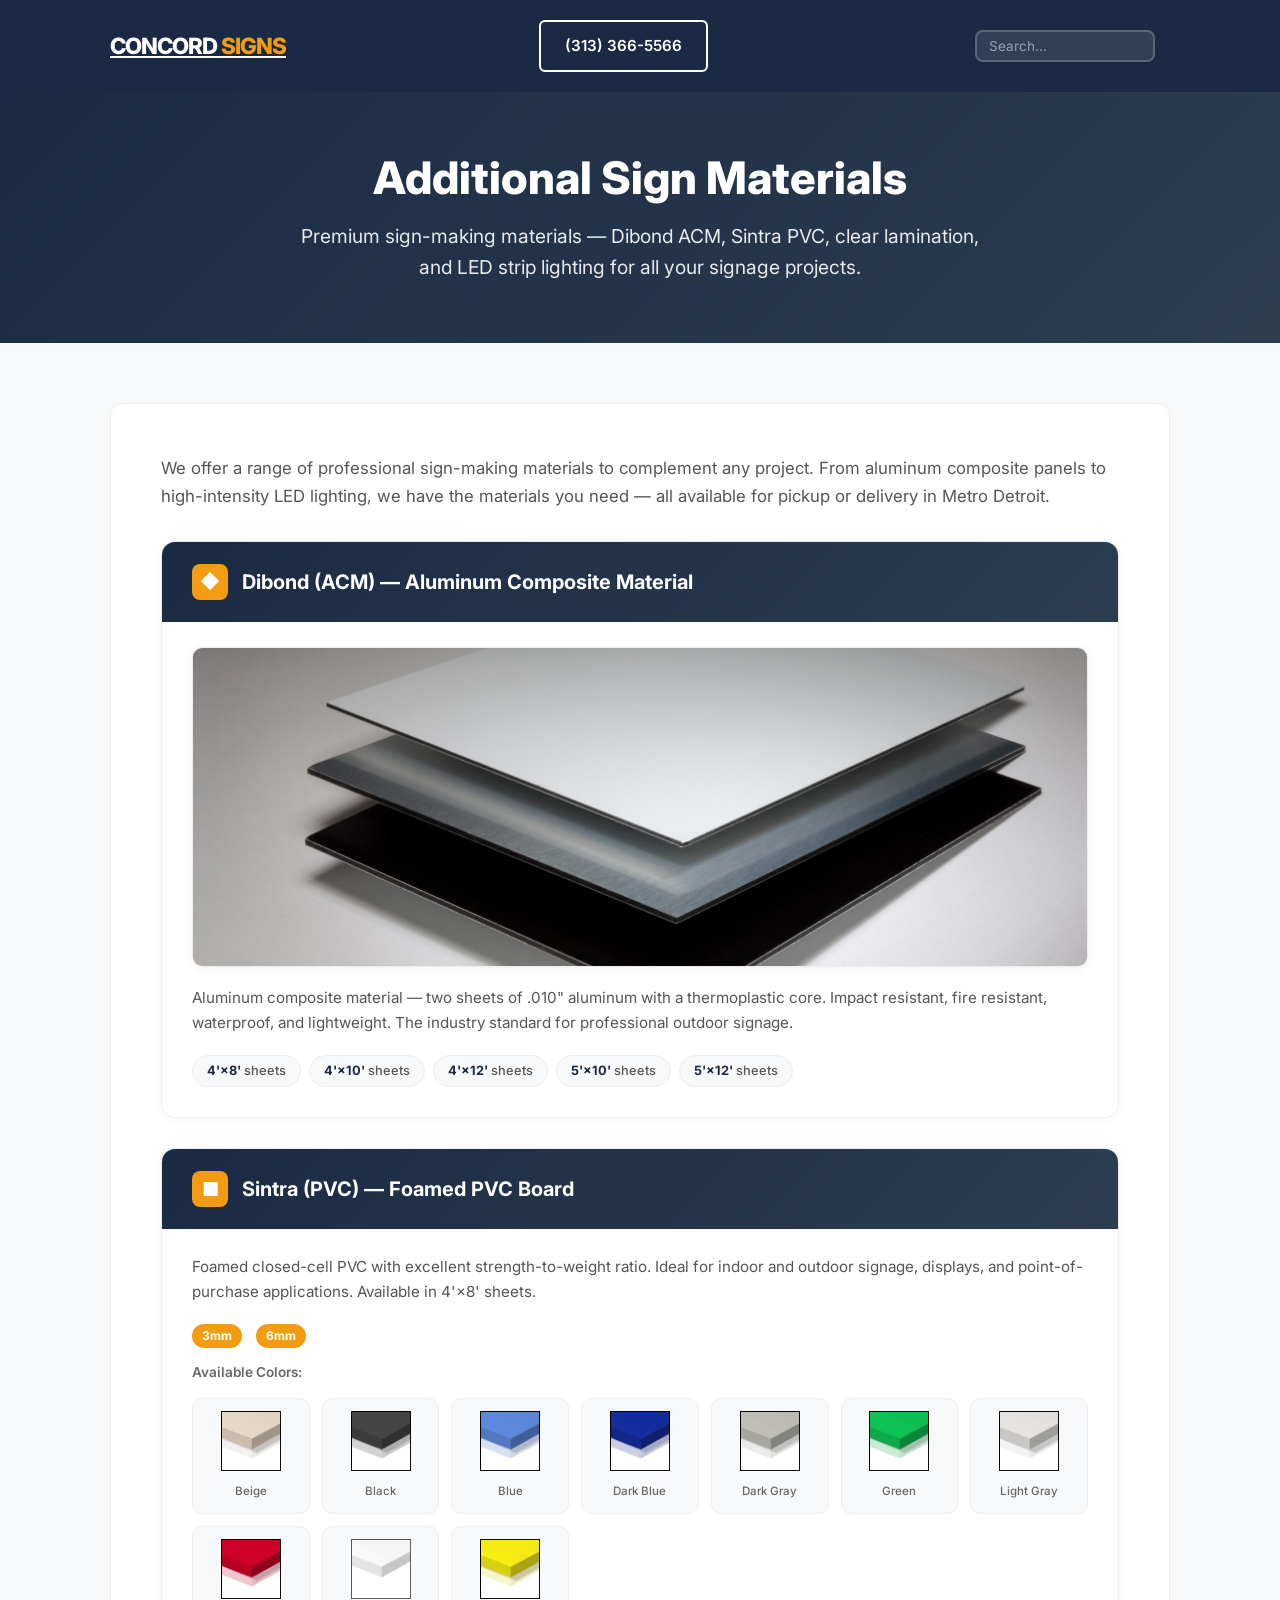
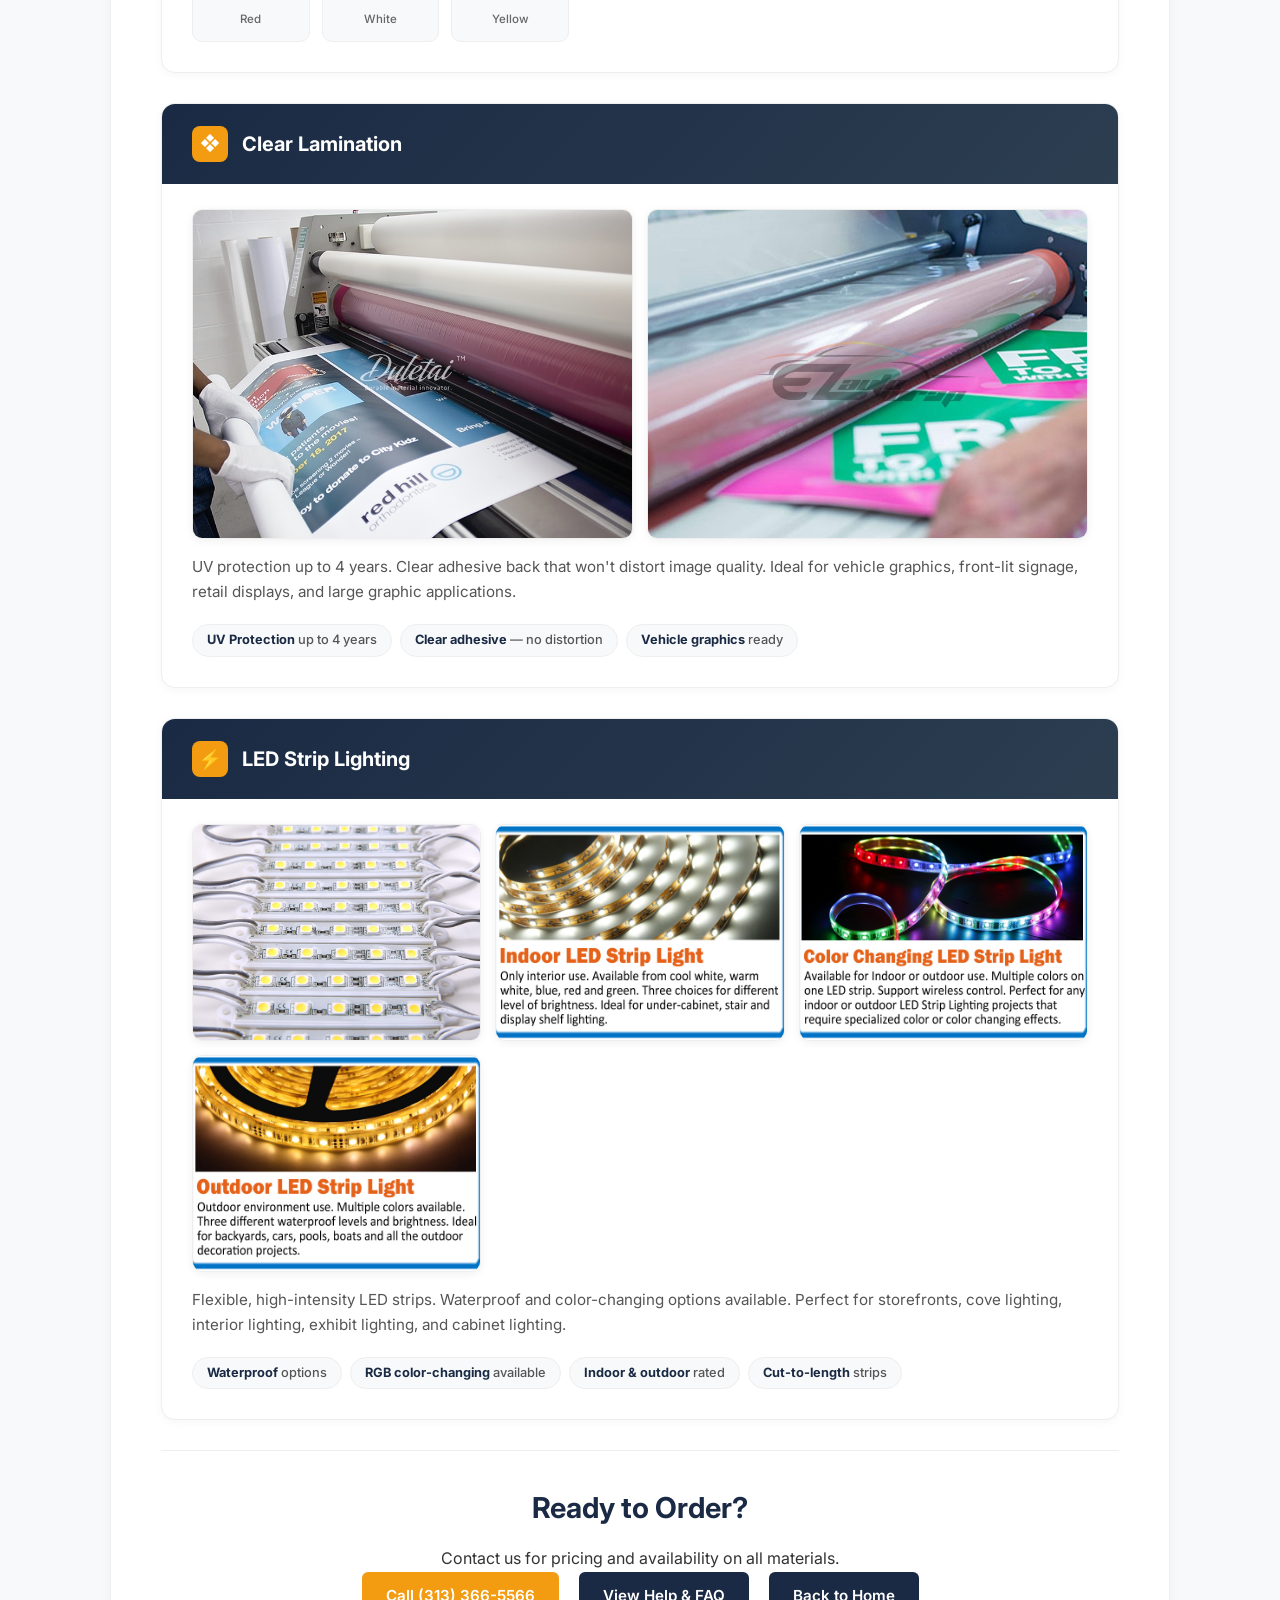
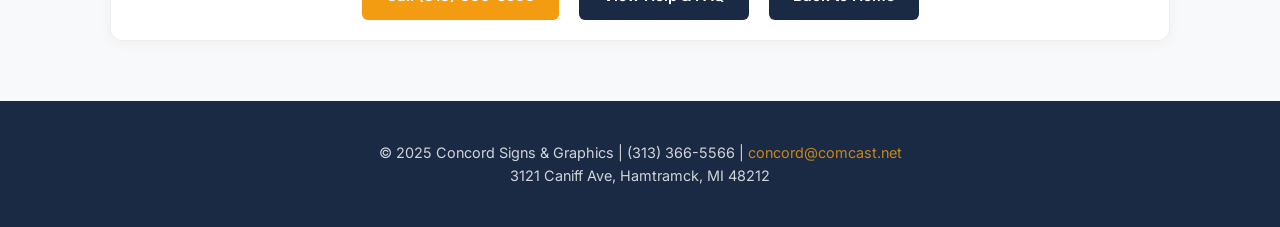
==== commit 9c2d4faf: "Add files via upload" ====
--- a/Services/additional-materials.html
+++ b/Services/additional-materials.html
@@ -158,6 +158,7 @@
         <div class="container">
             <a href="../index.html" class="logo-text">Concord <span class="accent">Signs</span></a>
             <a href="tel:+13133665566" class="btn btn-outline">(313) 366-5566</a>
+<div class="search-wrapper"><div class="search-bar"><input type="text" id="search-input" placeholder="Search..." autocomplete="off"><div id="search-results" class="search-results"></div></div></div>
         </div>
     </header>
     <section class="service-hero">
@@ -171,7 +172,7 @@
             <div class="service-content" style="padding-bottom:20px;">
                 <p class="service-desc">We offer a range of professional sign-making materials to complement any project. From aluminum composite panels to high-intensity LED lighting, we have the materials you need — all available for pickup or delivery in Metro Detroit.</p>
 
-                <div class="material-section">
+                <div class="material-section" id="dibond">
                     <div class="material-section-header">
                         <div class="mat-icon">&#9670;</div>
                         <h2>Dibond (ACM) — Aluminum Composite Material</h2>
@@ -189,7 +190,7 @@
                     </div>
                 </div>
 
-                <div class="material-section">
+                <div class="material-section" id="sintra">
                     <div class="material-section-header">
                         <div class="mat-icon">&#9632;</div>
                         <h2>Sintra (PVC) — Foamed PVC Board</h2>
@@ -216,7 +217,7 @@
                     </div>
                 </div>
 
-                <div class="material-section">
+                <div class="material-section" id="lamination">
                     <div class="material-section-header">
                         <div class="mat-icon">&#10070;</div>
                         <h2>Clear Lamination</h2>
@@ -235,7 +236,7 @@
                     </div>
                 </div>
 
-                <div class="material-section">
+                <div class="material-section" id="led-lighting">
                     <div class="material-section-header">
                         <div class="mat-icon">&#9889;</div>
                         <h2>LED Strip Lighting</h2>
@@ -279,5 +280,5 @@
         <svg xmlns="http://www.w3.org/2000/svg" width="20" height="20" viewBox="0 0 24 24" fill="currentColor"><path d="M6.62 10.79a15.05 15.05 0 006.59 6.59l2.2-2.2a1 1 0 011.01-.24 11.36 11.36 0 003.58.57 1 1 0 011 1V20a1 1 0 01-1 1A17 17 0 013 4a1 1 0 011-1h3.5a1 1 0 011 1 11.36 11.36 0 00.57 3.58 1 1 0 01-.25 1.01l-2.2 2.2z"/></svg>
         Call Now
     </a>
-</body>
+<script src="../app.js"></script></body>
 </html>
--- a/Services/service-page.css
+++ b/Services/service-page.css
@@ -81,6 +81,106 @@
 
 .service-header .accent {
     color: var(--accent-color);
+}
+
+/* Search Bar */
+.service-header .search-wrapper {
+    margin: 0 15px;
+}
+
+.service-header .search-bar {
+    position: relative;
+    display: flex;
+    align-items: center;
+}
+
+.service-header .search-bar input {
+    padding: 6px 12px;
+    border: 2px solid rgba(255,255,255,0.2);
+    border-radius: 8px;
+    font-family: 'Inter', sans-serif;
+    font-size: 0.85rem;
+    width: 180px;
+    outline: none;
+    transition: border-color 0.2s;
+    background: rgba(255,255,255,0.1);
+    color: var(--white);
+}
+
+.service-header .search-bar input::placeholder {
+    color: rgba(255,255,255,0.5);
+}
+
+.service-header .search-bar input:focus {
+    border-color: var(--accent-color);
+    background: rgba(255,255,255,0.15);
+}
+
+.service-header .search-wrapper .search-results {
+    position: absolute;
+    top: calc(100% + 6px);
+    left: 0;
+    right: 0;
+    background: var(--white);
+    border: 1px solid var(--border-color);
+    border-radius: 10px;
+    box-shadow: 0 8px 30px rgba(0,0,0,0.12);
+    max-height: 360px;
+    overflow-y: auto;
+    display: none;
+    z-index: 3000;
+    min-width: 260px;
+}
+
+.service-header .search-wrapper .search-results.active {
+    display: block;
+}
+
+.service-header .search-wrapper .search-result-item {
+    padding: 12px 16px;
+    display: block;
+    text-decoration: none;
+    border-bottom: 1px solid var(--border-color);
+    font-size: 0.85rem;
+    color: var(--primary-color);
+    font-weight: 600;
+    transition: background 0.15s;
+}
+
+.service-header .search-wrapper .search-result-item:last-child {
+    border-bottom: none;
+}
+
+.service-header .search-wrapper .search-result-item:hover {
+    background: var(--light-gray);
+}
+
+.service-header .search-wrapper .search-no-results {
+    color: #888;
+    font-weight: 400;
+    cursor: default;
+}
+
+.service-header .search-wrapper .search-no-results:hover {
+    background: transparent;
+}
+
+@media (max-width: 768px) {
+    .service-header .container {
+        flex-wrap: wrap;
+        gap: 10px;
+    }
+    .service-header .search-wrapper {
+        order: 3;
+        width: 100%;
+        margin: 5px 0 0;
+    }
+    .service-header .search-bar input {
+        width: 100%;
+    }
+    .service-header .search-wrapper .search-results {
+        min-width: auto;
+    }
 }
 
 /* Buttons */
